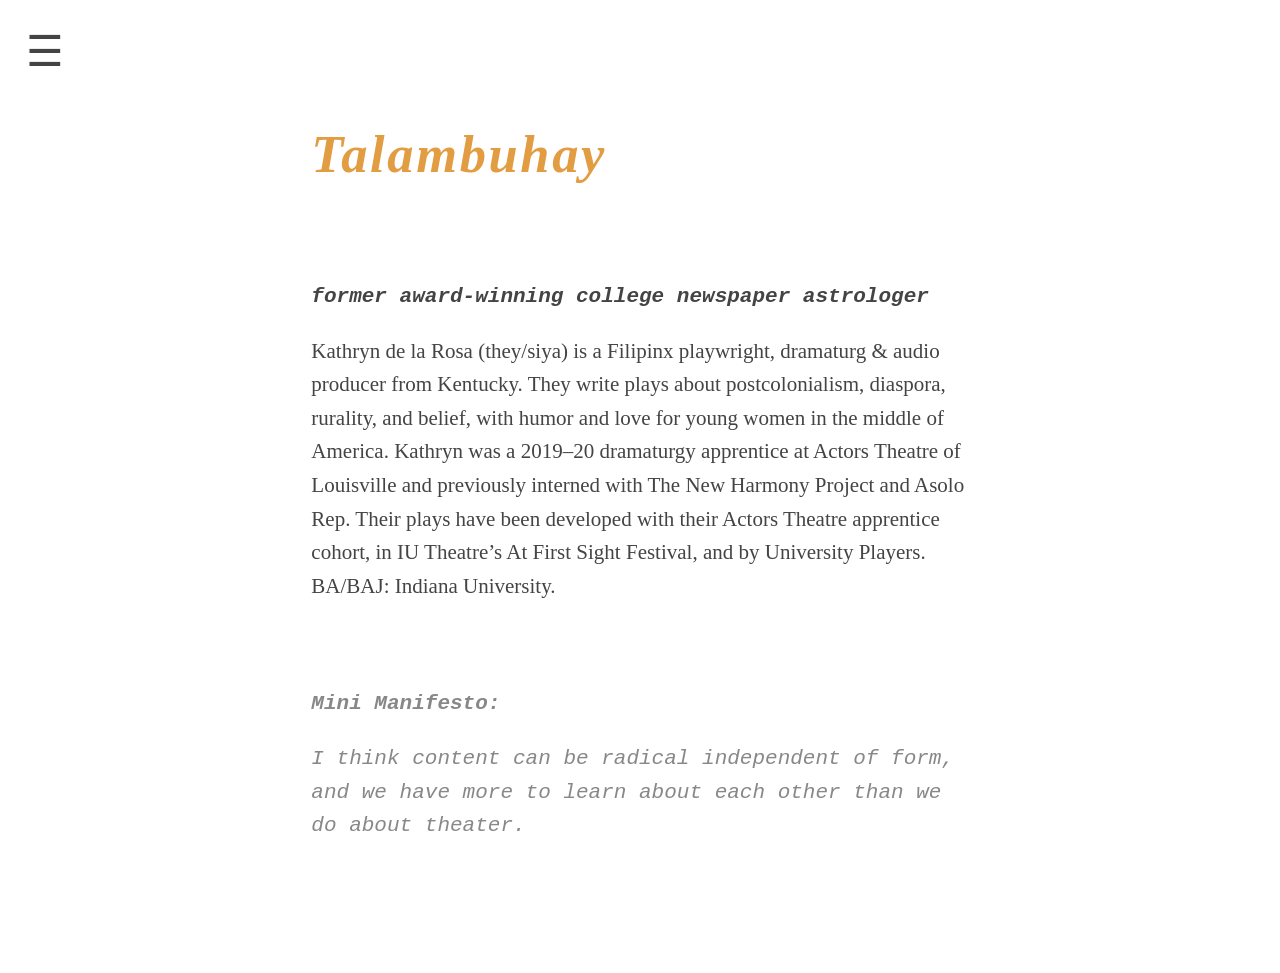
==== about.html @ 99af4f8f "yeah" ====
<!doctype html>
<html>
    <head>
        <meta charset="utf-8">
        <title>Kathryn de la Rosa</title>
        <meta http-equiv="X-UA-Compatible" content="IE=edge">
        <meta name="viewport" content="width=device-width, initial-scale=1.0">
        <meta name="description" content="Kathryn de la Rosa is a playwright, dramaturg & audio-digital producer.">
        <meta name="author" content="Kathryn de la Rosa">
        
        <!-- coded by kathryn de la rosa -->

        <link rel="stylesheet" href="main.css" type="text/css" />
        <link rel="stylesheet" href="mobile.css"  type="text/css" media="(max-width:33rem)"/>
        <link rel="icon" type="image/png" href="favicon.ico">
        <link href='soundcite.css' rel='stylesheet' type='text/css'><script type='text/javascript' src='https://cdn.knightlab.com/libs/soundcite/latest/js/soundcite.min.js'></script>
    </head>

<body>
     <!-- The overlay -->
    <div id="myNav" class="overlay">

        <!-- Button to close the overlay navigation -->
        <a href="javascript:void(0)" class="closebtn" onclick="closeNav()">&times;</a>
  
        <!-- Overlay content -->
        <div class="overlay-content">
            <a href="/about">👩🏻 About</a>
            <a href="/plays">🦄 Plays </a>
            <a href="/work">🧿 Work</a>
            <a href="/contact">💬 Contact</a>
        </div>
  
    </div>
  
  <!-- Use any element to open/show the overlay navigation menu -->
  <div id="openbtn" onclick="openNav()">&#9776;</div> 

    <div id="vessel">
    <h1 class="bronze">Talambuhay</h1>
    <h2>former award-winning college newspaper astrologer</h2>
    <p>Kathryn de la Rosa (they/siya) is a Filipinx playwright, dramaturg & audio producer from Kentucky. They write plays about postcolonialism, diaspora, rurality, and belief, with humor and love for young women in the middle of America. Kathryn was a 2019–20 dramaturgy apprentice at Actors Theatre of Louisville and previously interned with The New Harmony Project and Asolo Rep. Their plays have been developed with their Actors Theatre apprentice cohort, in IU Theatre’s At First Sight Festival, and by University Players. BA/BAJ: Indiana University.</p>

    <h2 class="tatlo">Mini Manifesto:</h2>
    <p class="sub">I think content can be radical independent of form, and we have more to learn about each other than we do about theater.</p>
    </div>
</body>

<script>
/* Open */
function openNav() {
  document.getElementById("myNav").style.display = "block";
}

/* Close */
function closeNav() {
  document.getElementById("myNav").style.display = "none";
} 
</script>

</html>
---- main.css ----
:root {
    --hwhite:#ffffff;
    --gray-1:#444444;
    --gray-2:#222222;
    --gray-3:#888888;
    --gray-4:#cccccc;
    --bronze:#e29c42;
    --copper:#d75d2e;
    --soil:#9f8068;
    --moss:#769e76;
  }

.isa {
    color:var(--gray-1);
}

.dalawa {
    color:var(--gray-2);
}

.tatlo {
    color:var(--gray-3);
}

.bronze {
    color:var(--bronze);
}

.soil {
    color:var(--soil);
}

.copper {
    color:var(--copper);
}

.moss {
    color:var(--moss);
}

body {
    background-color:var(--hwhite);
    color:var(--gray-1);
    font-family: 'Adobe Caslon Pro', serif;
    font-size: 21px;
    line-height:1.6;
    text-align:left;
    cursor:url("data:image/svg+xml;utf8,<svg xmlns='http://www.w3.org/2000/svg'  width='50' height='60' viewport='0 0 100 100' style='fill:black;font-size:30px;'><text y='50%'>🌽</text></svg>") 16 0,auto; /*!emojicursor.app*/
}

a:link, a:active, a:visited {
    color: inherit;
    text-decoration:none;
    border-bottom:.07em solid var(--gray-1);
}

a:hover {
    border-bottom:none;
    color:var(--gray-2);
}

#vessel {
    padding:2% 24% 8%;
}

#bayan {
    padding:2%;
    text-align:right;
}

h1 {
    font-family:'Larsseit';
    font-weight:700;
    font-size:2.5em;
    font-style:italic;
    letter-spacing:.05em;
    margin:1.5em 0 1em;
}

h2 {
    font-family:'IBM Plex Mono', monospace;
    font-weight:700;
    font-size:1em;
    font-style:italic;
    margin:4em 0 1em;
}

h3 {
    font-family:'IBM Plex Mono', monospace;
    font-weight:700;
    font-size:1em;
    margin:2em 0 1.5em;
}

.sub {
    font-family:'IBM Plex Mono', monospace;
    font-weight:400;
    font-style:italic;
    color:var(--gray-3);
    font-size:1em;
}

a.nav:link, a.nav:active, a.nav:visited {
    color: inherit;
    text-decoration:none;
    border:.07em solid var(--bg-text);
    border-radius:1em;
    padding:.2em .7em;
    margin:0 .25em 0 0;
    font-size:.9em;
}

a.nav:hover {
    background-color: var(--bg-text);
    color:var(--bg-color);
}

.overlay {
    height: 100%;
    width: 100%;
    display: none;
    position: fixed;
    z-index: 1;
    top: 0;
    left: 0;
    background-color:black;
    opacity:.9;
  }
  
  .overlay-content {
    position: relative;
    top: 25%;
    width: 100%;
    text-align: center;
    margin-top: 0em;
  }
  
  .overlay a {
    padding: 0.1em;
    text-decoration: none;
    font-family:'IBM Plex Mono', monospace;
    font-weight:300;
    font-size:1.5em;
    color:var(--gray-4);
    display: block;
    transition: 0.3s;
    border-bottom:none;
  }
  
  .overlay a:hover, .overlay a:focus {
    color:var(--gray-1);
  }
  
  .overlay .closebtn {
    position: absolute;
    top: 1%;
    right: 2%;
    font-size: 3em;
  }

  #openbtn {
      font-size:3em;
      font-family:'IBM Plex Mono', monospace;
      font-weight:300;
      font-size:2em;
      padding:1%;
      position:fixed;
      top:1%;
      left:1%;
  }
  
  @media screen and (max-height: 450px) {
    .overlay a {font-size: 20px}
    .overlay .closebtn {
    font-size: 40px;
    top: 15px;
    right: 35px;
    }
  }
---- mobile.css ----
body {
    font-size:24px;
    padding:3%;
}

h2 {
    font-size:1em;
}
---- soundcite.css ----
/* soundcite - v0.5.1 - 2017-07-10
 * Copyright (c) 2017 Tyler J. Fisher and Northwestern University Knight Lab
 */

/*PLAYER CHROME*/

@-webkit-keyframes spin {
	from { -webkit-transform: rotate(0deg); opacity: 0.4; }
	50%  { -webkit-transform: rotate(180deg); opacity: 1; }
	to   { -webkit-transform: rotate(360deg); opacity: 0.4; }
}

@-moz-keyframes spin {
	from { -moz-transform: rotate(0deg); opacity: 0.4; }
	50%  { -moz-transform: rotate(180deg); opacity: 1; }
	to   { -moz-transform: rotate(360deg); opacity: 0.4; }
}

@-ms-keyframes spin {
	from { -ms-transform: rotate(0deg); opacity: 0.4; }
	50%  { -ms-transform: rotate(180deg); opacity: 1; }
	to   { -ms-transform: rotate(360deg); opacity: 0.4; }
}

@-o-keyframes spin {
	from { -o-transform: rotate(0deg); opacity: 0.4; }
	50%  { -o-transform: rotate(180deg); opacity: 1; }
	to   { -o-transform: rotate(360deg); opacity: 0.4; }
}

@keyframes spin {
	from { transform: rotate(0deg); opacity: 0.2; }
	50%  { transform: rotate(180deg); opacity: 1; }
	to   { transform: rotate(360deg); opacity: 0.2; }
}

.soundcite {
    text-indent: 0em;
}

.soundcite-loaded {
    border-radius: 6px;
    padding: 0 5px 0 5px;
    display: inline-block;
}

.soundcite-loaded:before {
    display: inline-block;
    content: "";
    vertical-align: -10%;
    margin-right: 0.25em;
}

.soundcite-loading:before {
    margin-right: 0.5em;
    font-size: 0.9em;
    position: relative;
    top: -.05em;
    height: 0.75em;    
    width: 0.75em;
    border: 2px solid #000;
    border-right-color: transparent;
    border-radius: 50%;
    -webkit-animation: spin 1s linear infinite;
    -moz-animation: spin 1s linear infinite;
    -ms-animation: spin 1s linear infinite;
    -o-animation: spin 1s linear infinite;
    animation: spin 1s linear infinite;
}

.soundcite-play:before {
    font-size: 0.9em;
    position: relative;
    top: -.05em;
    border: 0.5em solid transparent;
    border-left: 0.75em solid black;
}

.soundcite-pause:before {
    font-size: 0.9em;
    position: relative;
    top: -.05em;
    height: 1em;
    border-left: .75em double black;
    border-right: .5em solid transparent;
}
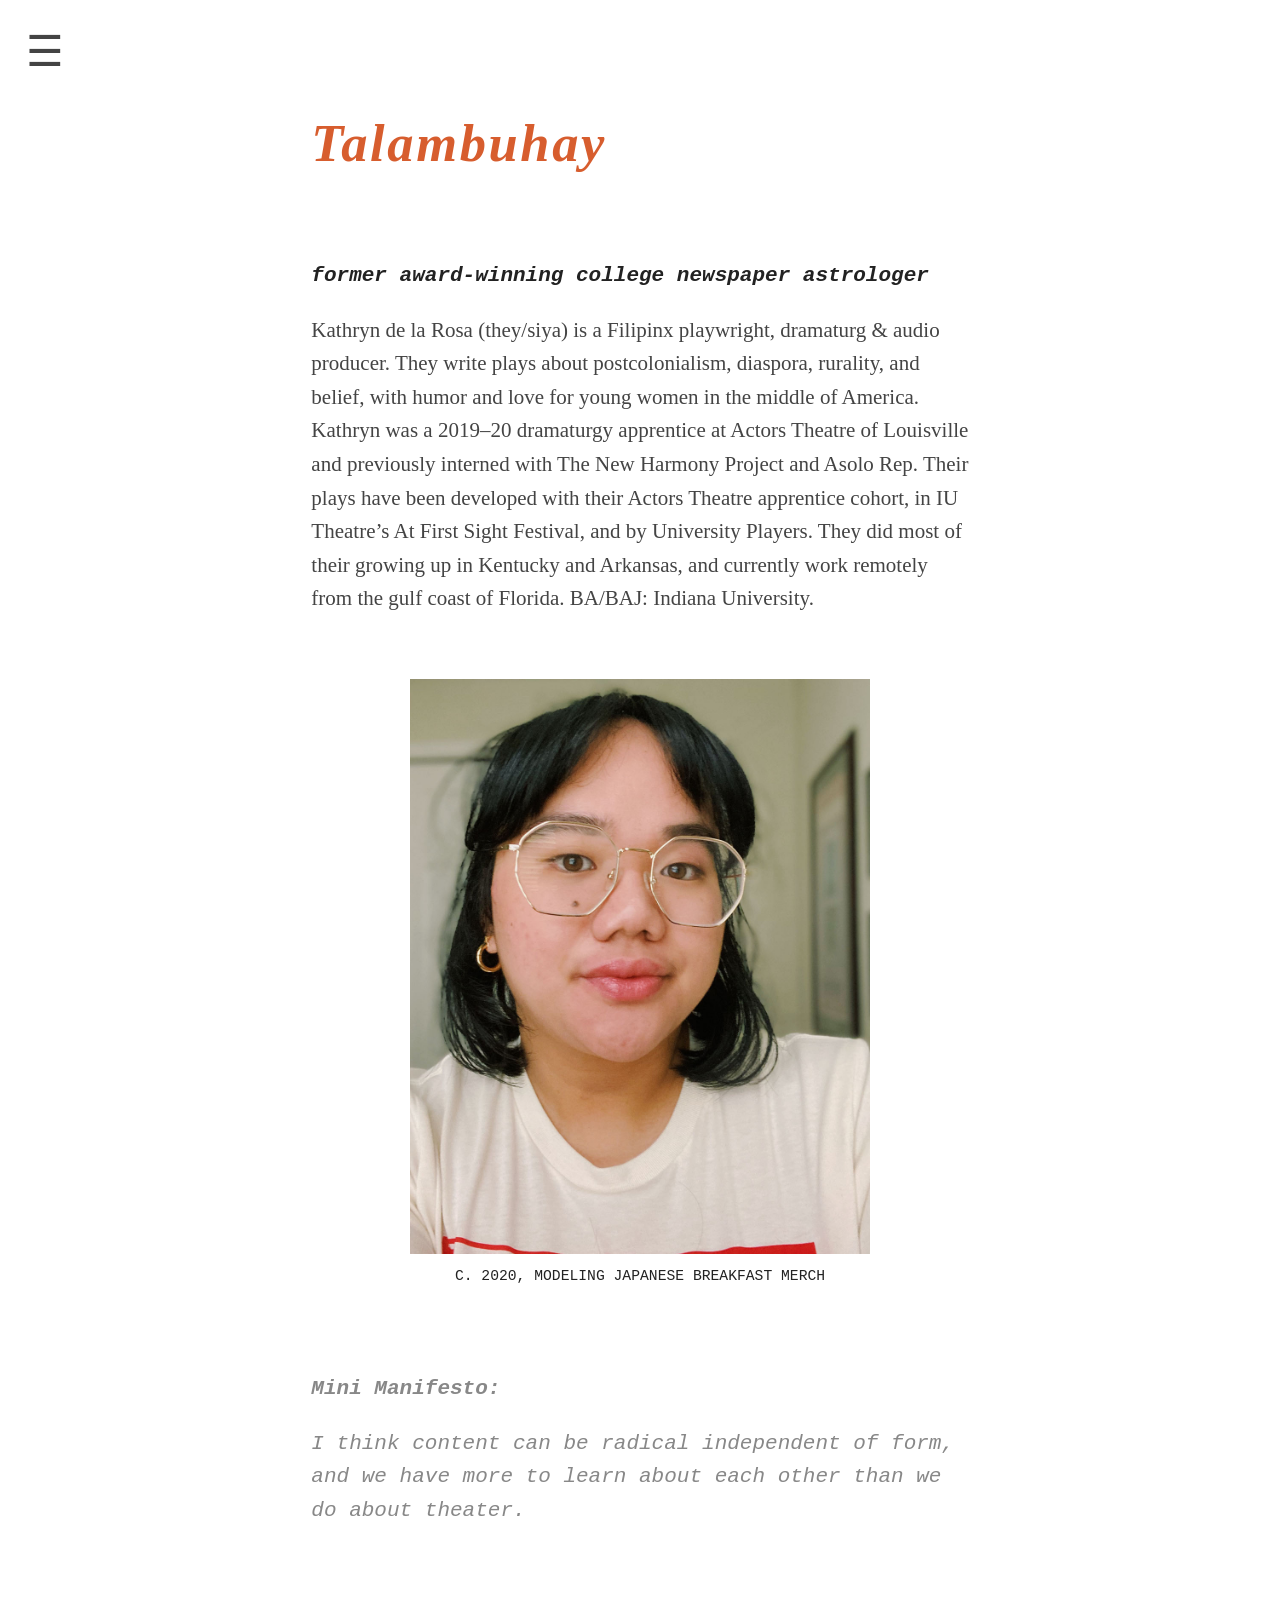
==== commit b3eefd31: "hello" ====
--- a/about.html
+++ b/about.html
@@ -2,7 +2,7 @@
 <html>
     <head>
         <meta charset="utf-8">
-        <title>Kathryn de la Rosa</title>
+        <title>About 👩🏻 Kathryn de la Rosa</title>
         <meta http-equiv="X-UA-Compatible" content="IE=edge">
         <meta name="viewport" content="width=device-width, initial-scale=1.0">
         <meta name="description" content="Kathryn de la Rosa is a playwright, dramaturg & audio-digital producer.">
@@ -36,13 +36,18 @@
   <!-- Use any element to open/show the overlay navigation menu -->
   <div id="openbtn" onclick="openNav()">&#9776;</div> 
 
-    <div id="vessel">
-    <h1 class="bronze">Talambuhay</h1>
-    <h2>former award-winning college newspaper astrologer</h2>
-    <p>Kathryn de la Rosa (they/siya) is a Filipinx playwright, dramaturg & audio producer from Kentucky. They write plays about postcolonialism, diaspora, rurality, and belief, with humor and love for young women in the middle of America. Kathryn was a 2019–20 dramaturgy apprentice at Actors Theatre of Louisville and previously interned with The New Harmony Project and Asolo Rep. Their plays have been developed with their Actors Theatre apprentice cohort, in IU Theatre’s At First Sight Festival, and by University Players. BA/BAJ: Indiana University.</p>
+  <div id="vessel">
+    <h1 class="copper">Talambuhay</h1>
+    <h2 class="dalawa">former award-winning college newspaper astrologer</h2>
+    <p>Kathryn de la Rosa (they/siya) is a Filipinx playwright, dramaturg & audio producer. They write plays about postcolonialism, diaspora, rurality, and belief, with humor and love for young women in the middle of America. Kathryn was a 2019–20 dramaturgy apprentice at Actors Theatre of Louisville and previously interned with The New Harmony Project and Asolo Rep. Their plays have been developed with their Actors Theatre apprentice cohort, in IU Theatre’s At First Sight Festival, and by University Players. They did most of their growing up in Kentucky and Arkansas, and currently work remotely from the gulf coast of Florida. BA/BAJ: Indiana University.</p>
+    
+    <figure>
+      <img src="/media/portraitmode.JPG" width="100%">
+      <figcaption>c. 2020, modeling Japanese Breakfast merch</figcaption>
+    </figure>
 
     <h2 class="tatlo">Mini Manifesto:</h2>
-    <p class="sub">I think content can be radical independent of form, and we have more to learn about each other than we do about theater.</p>
+    <p class="sub"><em>I think content can be radical independent of form, and we have more to learn about each other than we do about theater.</em></p>
     </div>
 </body>
 
--- a/main.css
+++ b/main.css
@@ -6,8 +6,8 @@
     --gray-4:#cccccc;
     --bronze:#e29c42;
     --copper:#d75d2e;
-    --soil:#9f8068;
     --moss:#769e76;
+    --berry:#77475d;
   }
 
 .isa {
@@ -26,16 +26,16 @@
     color:var(--bronze);
 }
 
-.soil {
-    color:var(--soil);
-}
-
 .copper {
     color:var(--copper);
 }
 
 .moss {
     color:var(--moss);
+}
+
+.berry {
+    color:var(--berry);
 }
 
 body {
@@ -64,8 +64,29 @@
 }
 
 #bayan {
-    padding:2%;
-    text-align:right;
+    padding:3% 6%;
+    height:100%;
+    font-size:18px;
+}
+
+td {
+    width:40%;
+    vertical-align: bottom;
+    padding:0 3%;
+}
+
+figure {
+    width:70%;
+    text-align:center;
+    margin:3em auto;
+}
+
+figcaption {
+    font-family:'IBM Plex Mono', monospace;
+    font-weight:400;
+    color:var(--gray-2);
+    font-size:.7em;
+    text-transform:uppercase;
 }
 
 h1 {
@@ -75,6 +96,7 @@
     font-style:italic;
     letter-spacing:.05em;
     margin:1.5em 0 1em;
+    line-height:1.2;
 }
 
 h2 {
@@ -92,10 +114,28 @@
     margin:2em 0 1.5em;
 }
 
+h4 {
+    font-family:'IBM Plex Mono', monospace;
+    font-weight:400;
+    color:var(--gray-2);
+    font-size:1em;
+    text-transform:uppercase;
+    margin-top:-1.5em;
+}
+
+h5 {
+    font-weight:400;
+    font-size:5em;
+    margin:0;
+    line-height:1.1;
+    background: -webkit-linear-gradient(bottom left, #2eb6c4, #721657);
+    -webkit-background-clip: text;
+    -webkit-text-fill-color: transparent;
+}
+
 .sub {
     font-family:'IBM Plex Mono', monospace;
     font-weight:400;
-    font-style:italic;
     color:var(--gray-3);
     font-size:1em;
 }
--- a/mobile.css
+++ b/mobile.css
@@ -1,8 +1,17 @@
 body {
-    font-size:24px;
-    padding:3%;
+    font-size:18px;
 }
 
-h2 {
-    font-size:1em;
+#vessel {
+    padding:1%;
+}
+
+#bayan {
+    padding:1%;
+}
+
+td {
+    display:block;
+    width:100%;
+    padding:2% 0;
 }
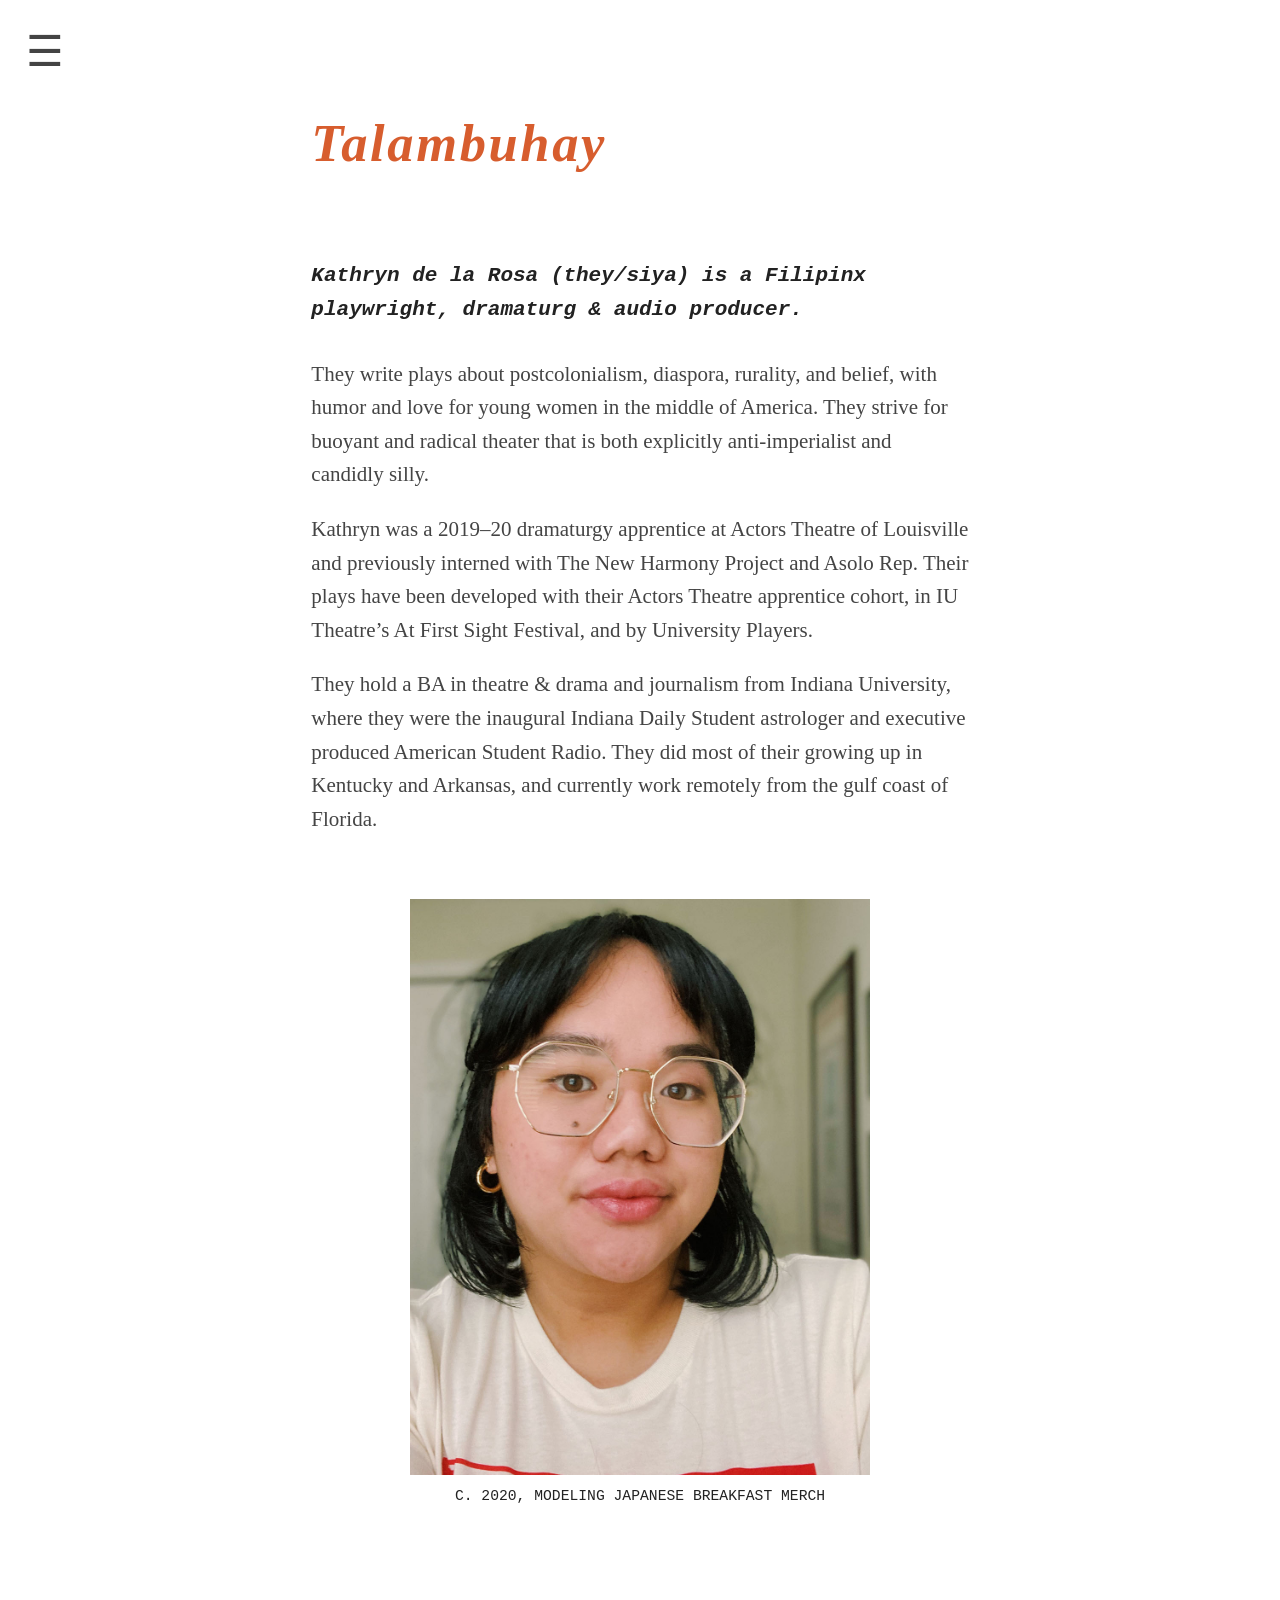
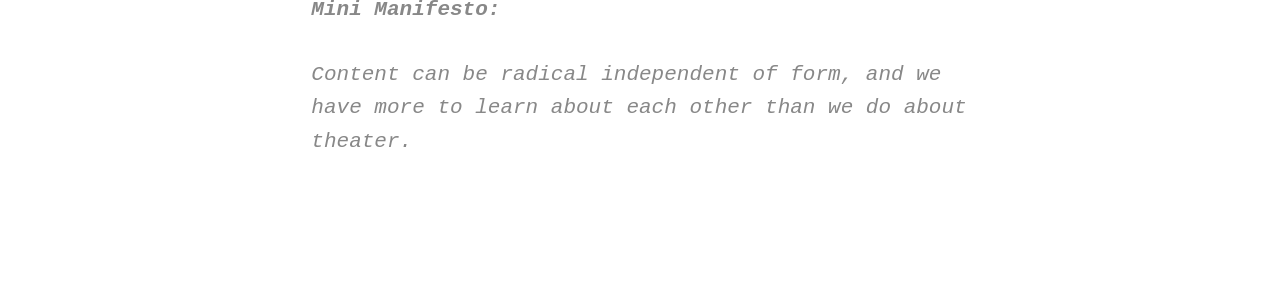
==== commit 550ba15f: "my tears ricochet" ====
--- a/about.html
+++ b/about.html
@@ -38,8 +38,10 @@
 
   <div id="vessel">
     <h1 class="copper">Talambuhay</h1>
-    <h2 class="dalawa">former award-winning college newspaper astrologer</h2>
-    <p>Kathryn de la Rosa (they/siya) is a Filipinx playwright, dramaturg & audio producer. They write plays about postcolonialism, diaspora, rurality, and belief, with humor and love for young women in the middle of America. Kathryn was a 2019–20 dramaturgy apprentice at Actors Theatre of Louisville and previously interned with The New Harmony Project and Asolo Rep. Their plays have been developed with their Actors Theatre apprentice cohort, in IU Theatre’s At First Sight Festival, and by University Players. They did most of their growing up in Kentucky and Arkansas, and currently work remotely from the gulf coast of Florida. BA/BAJ: Indiana University.</p>
+    <h2 class="dalawa">Kathryn de la Rosa (they/siya) is a Filipinx playwright, dramaturg & audio producer.</h2>
+    <p>They write plays about postcolonialism, diaspora, rurality, and belief, with humor and love for young women in the middle of America. They strive for buoyant and radical theater that is both explicitly anti-imperialist and candidly silly.</p>
+    <p>Kathryn was a 2019–20 dramaturgy apprentice at Actors Theatre of Louisville and previously interned with The New Harmony Project and Asolo Rep. Their plays have been developed with their Actors Theatre apprentice cohort, in IU Theatre’s At First Sight Festival, and by University Players.
+    <p>They hold a BA in theatre & drama and journalism from Indiana University, where they were the inaugural Indiana Daily Student astrologer and executive produced American Student Radio. They did most of their growing up in Kentucky and Arkansas, and currently work remotely from the gulf coast of Florida.</p>
     
     <figure>
       <img src="/media/portraitmode.JPG" width="100%">
@@ -47,7 +49,7 @@
     </figure>
 
     <h2 class="tatlo">Mini Manifesto:</h2>
-    <p class="sub"><em>I think content can be radical independent of form, and we have more to learn about each other than we do about theater.</em></p>
+    <p class="sub"><em>Content can be radical independent of form, and we have more to learn about each other than we do about theater.</em></p>
     </div>
 </body>
 
--- a/main.css
+++ b/main.css
@@ -104,14 +104,14 @@
     font-weight:700;
     font-size:1em;
     font-style:italic;
-    margin:4em 0 1em;
+    margin:4em 0 1.5em;
 }
 
 h3 {
     font-family:'IBM Plex Mono', monospace;
     font-weight:700;
     font-size:1em;
-    margin:2em 0 1.5em;
+    margin:2.5em 0 1.5em;
 }
 
 h4 {
@@ -124,13 +124,12 @@
 }
 
 h5 {
-    font-weight:400;
-    font-size:5em;
-    margin:0;
-    line-height:1.1;
-    background: -webkit-linear-gradient(bottom left, #2eb6c4, #721657);
-    -webkit-background-clip: text;
-    -webkit-text-fill-color: transparent;
+    font-family:'IBM Plex Mono', monospace;
+    font-weight:400;
+    color:var(--gray-3);
+    font-size:.8em;
+    font-style:italic;
+    margin:-1.5em 0 1.5em;
 }
 
 .sub {
@@ -179,7 +178,7 @@
     padding: 0.1em;
     text-decoration: none;
     font-family:'IBM Plex Mono', monospace;
-    font-weight:300;
+    font-weight:400;
     font-size:1.5em;
     color:var(--gray-4);
     display: block;
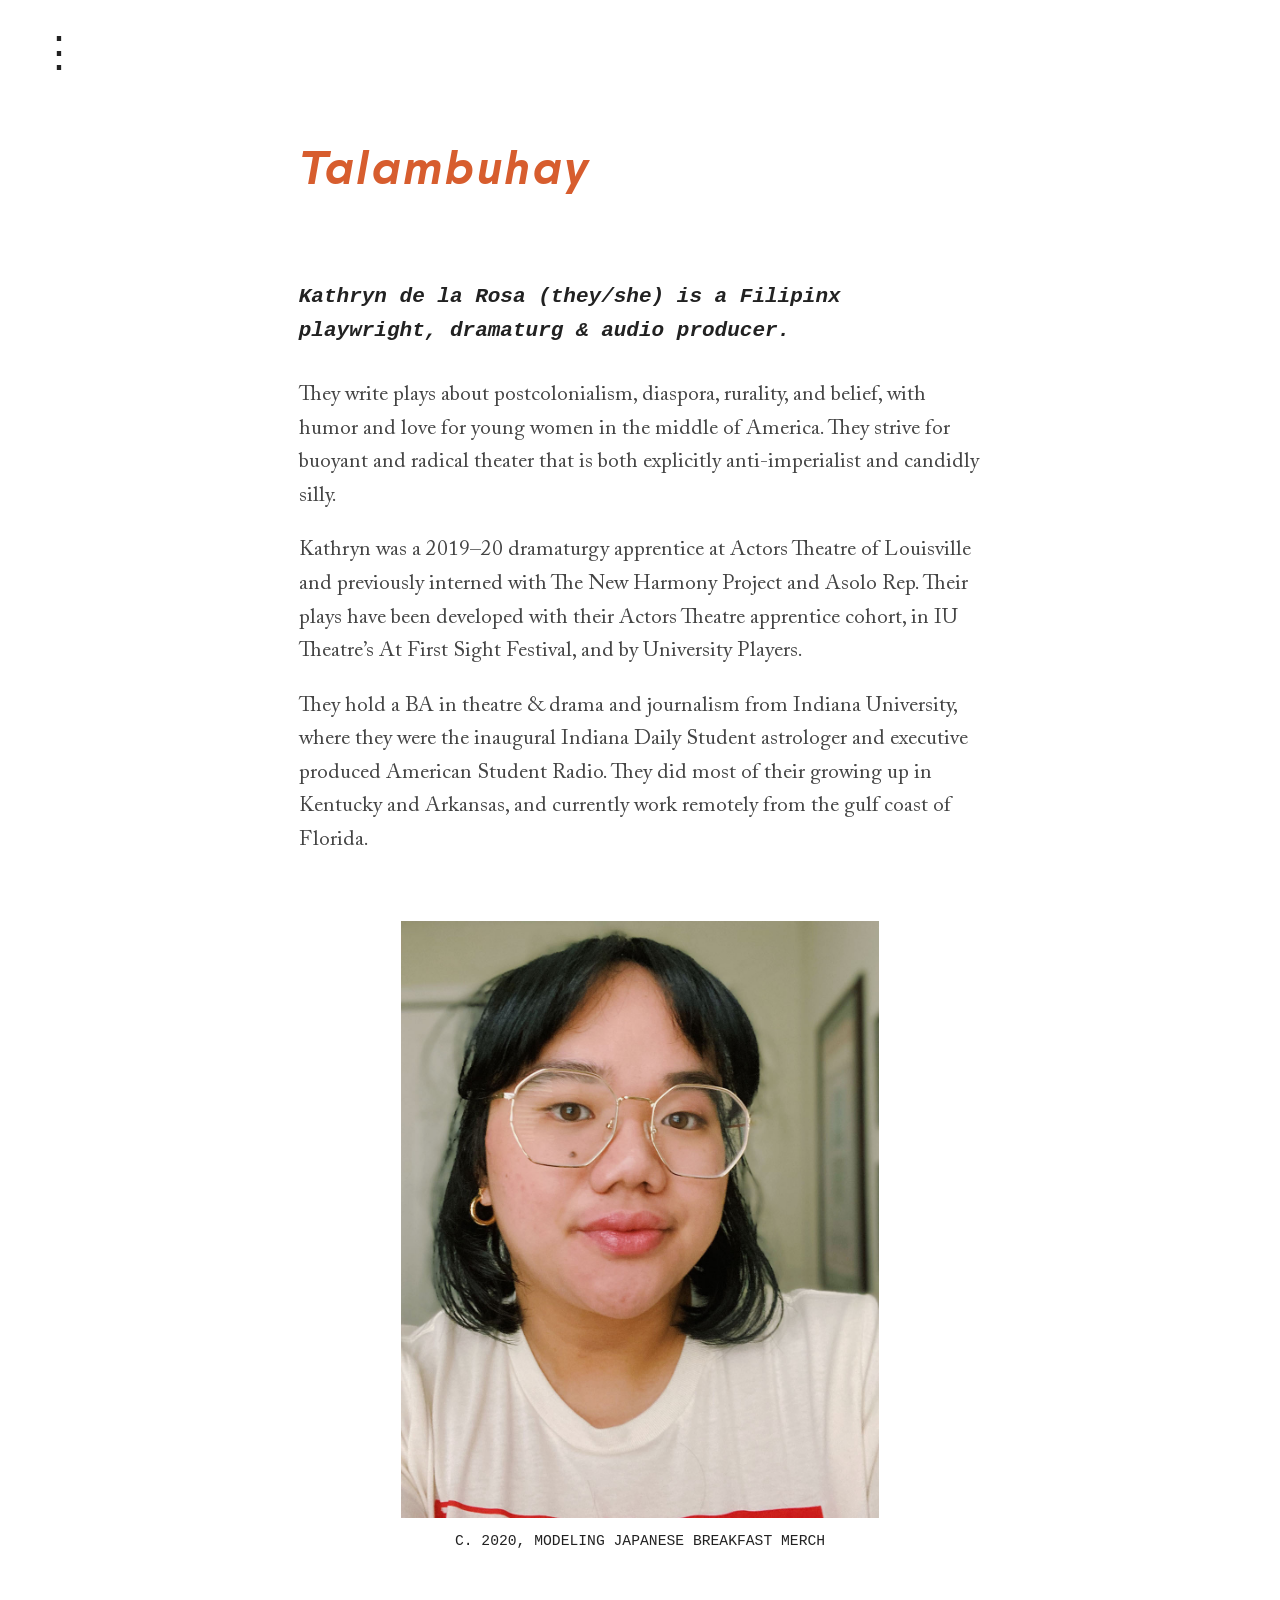
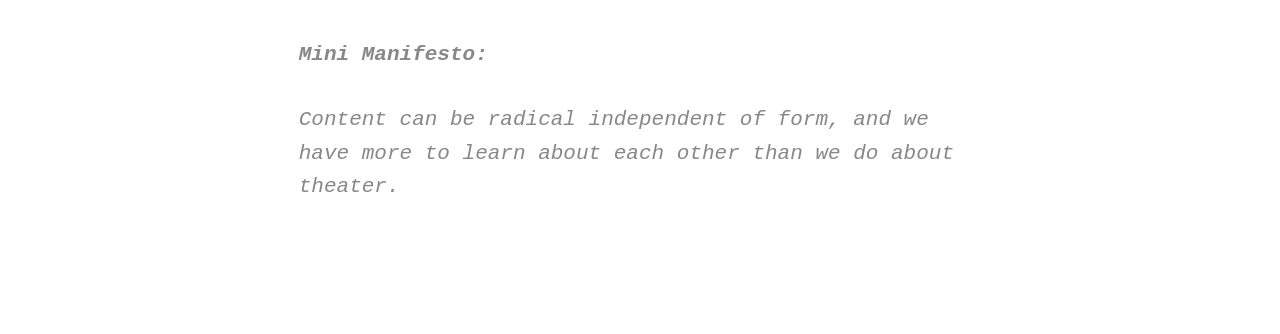
==== commit aa61526c: "stolen lullabies" ====
--- a/about.html
+++ b/about.html
@@ -34,11 +34,11 @@
     </div>
   
   <!-- Use any element to open/show the overlay navigation menu -->
-  <div id="openbtn" onclick="openNav()">&#9776;</div> 
+  <div id="openbtn" onclick="openNav()">&#8942;</div> 
 
   <div id="vessel">
     <h1 class="copper">Talambuhay</h1>
-    <h2 class="dalawa">Kathryn de la Rosa (they/siya) is a Filipinx playwright, dramaturg & audio producer.</h2>
+    <h2 class="dalawa">Kathryn de la Rosa (they/she) is a Filipinx playwright, dramaturg & audio producer.</h2>
     <p>They write plays about postcolonialism, diaspora, rurality, and belief, with humor and love for young women in the middle of America. They strive for buoyant and radical theater that is both explicitly anti-imperialist and candidly silly.</p>
     <p>Kathryn was a 2019–20 dramaturgy apprentice at Actors Theatre of Louisville and previously interned with The New Harmony Project and Asolo Rep. Their plays have been developed with their Actors Theatre apprentice cohort, in IU Theatre’s At First Sight Festival, and by University Players.
     <p>They hold a BA in theatre & drama and journalism from Indiana University, where they were the inaugural Indiana Daily Student astrologer and executive produced American Student Radio. They did most of their growing up in Kentucky and Arkansas, and currently work remotely from the gulf coast of Florida.</p>
--- a/main.css
+++ b/main.css
@@ -1,3 +1,32 @@
+@font-face {
+    font-family: 'Larsseit';
+    src: url('/fonts/Larsseit-BoldItalic.woff2') format('woff2'),
+        url('/fonts/Larsseit-BoldItalic.woff') format('woff');
+    font-weight: bold;
+    font-style: italic;
+    font-display: swap;
+}
+
+@font-face {
+    font-family: 'Adobe Caslon Pro';
+    src: url('/fonts/ACaslonPro-Regular.woff2') format('woff2'),
+        url('/fonts/ACaslonPro-Regular.woff') format('woff');
+    font-weight: normal;
+    font-style: normal;
+    font-display: swap;
+}
+
+@font-face {
+    font-family: 'Adobe Caslon Pro';
+    src: url('/fonts/ACaslonPro-Italic.woff2') format('woff2'),
+        url('/fonts/ACaslonPro-Italic.woff') format('woff');
+    font-weight: normal;
+    font-style: italic;
+    font-display: swap;
+}
+
+@import url('https://fonts.googleapis.com/css2?family=IBM+Plex+Mono:ital,wght@0,400;0,600;1,400;1,600&display=swap');
+
 :root {
     --hwhite:#ffffff;
     --gray-1:#444444;
@@ -60,13 +89,12 @@
 }
 
 #vessel {
-    padding:2% 24% 8%;
+    padding:2% 23% 8%;
 }
 
 #bayan {
     padding:3% 6%;
     height:100%;
-    font-size:18px;
 }
 
 td {
@@ -87,21 +115,22 @@
     color:var(--gray-2);
     font-size:.7em;
     text-transform:uppercase;
+    margin-bottom:1em;
 }
 
 h1 {
     font-family:'Larsseit';
     font-weight:700;
-    font-size:2.5em;
+    font-size:2.25em;
     font-style:italic;
     letter-spacing:.05em;
-    margin:1.5em 0 1em;
+    margin:2.25em 0 1em;
     line-height:1.2;
 }
 
 h2 {
     font-family:'IBM Plex Mono', monospace;
-    font-weight:700;
+    font-weight:600;
     font-size:1em;
     font-style:italic;
     margin:4em 0 1.5em;
@@ -109,7 +138,7 @@
 
 h3 {
     font-family:'IBM Plex Mono', monospace;
-    font-weight:700;
+    font-weight:600;
     font-size:1em;
     margin:2.5em 0 1.5em;
 }
@@ -120,7 +149,7 @@
     color:var(--gray-2);
     font-size:1em;
     text-transform:uppercase;
-    margin-top:-1.5em;
+    margin:-1.5em 0 2em;
 }
 
 h5 {
@@ -200,12 +229,17 @@
   #openbtn {
       font-size:3em;
       font-family:'IBM Plex Mono', monospace;
-      font-weight:300;
+      font-weight:400;
       font-size:2em;
-      padding:1%;
+      padding:1% 2%;
       position:fixed;
       top:1%;
       left:1%;
+      color:var(--gray-2);
+  }
+
+  #openbtn:hover {
+      color:var(--gray-3);
   }
   
   @media screen and (max-height: 450px) {
--- a/mobile.css
+++ b/mobile.css
@@ -14,4 +14,12 @@
     display:block;
     width:100%;
     padding:2% 0;
-}+}
+
+figure {
+    width: 100%;
+}
+
+#openbtn {
+    padding:0% 4%;
+}
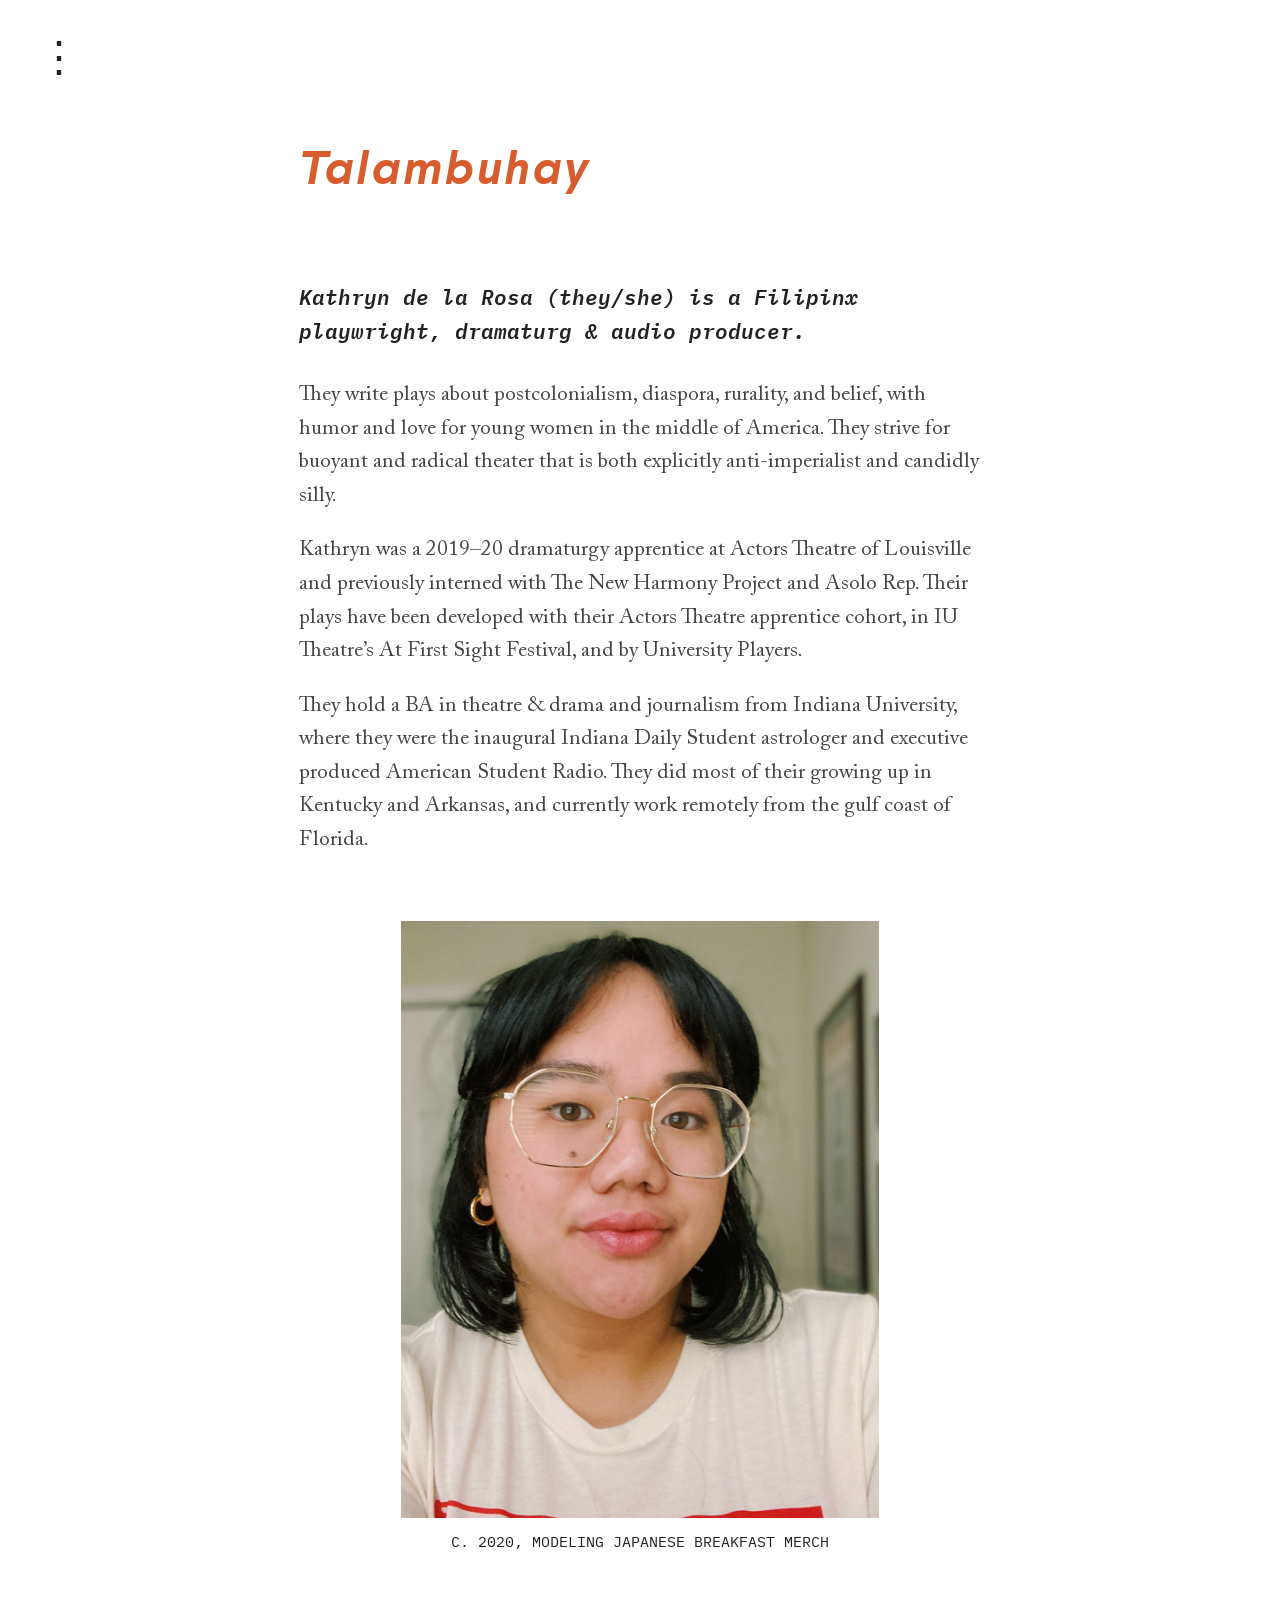
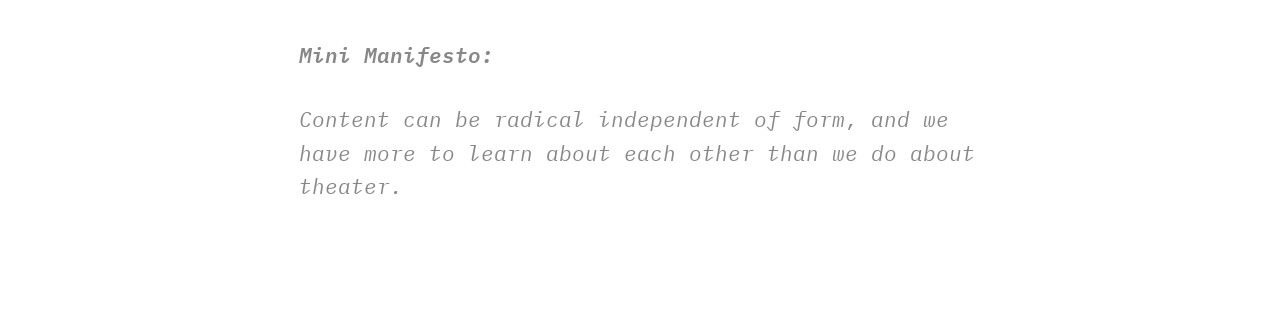
==== commit d5e90a31: "foiled by google font" ====
--- a/about.html
+++ b/about.html
@@ -13,6 +13,8 @@
         <link rel="stylesheet" href="main.css" type="text/css" />
         <link rel="stylesheet" href="mobile.css"  type="text/css" media="(max-width:33rem)"/>
         <link rel="icon" type="image/png" href="favicon.ico">
+        <link rel="preconnect" href="https://fonts.gstatic.com">
+        <link href="https://fonts.googleapis.com/css2?family=IBM+Plex+Mono:ital,wght@0,400;0,600;1,400;1,600&display=swap" rel="stylesheet"> 
         <link href='soundcite.css' rel='stylesheet' type='text/css'><script type='text/javascript' src='https://cdn.knightlab.com/libs/soundcite/latest/js/soundcite.min.js'></script>
     </head>
 
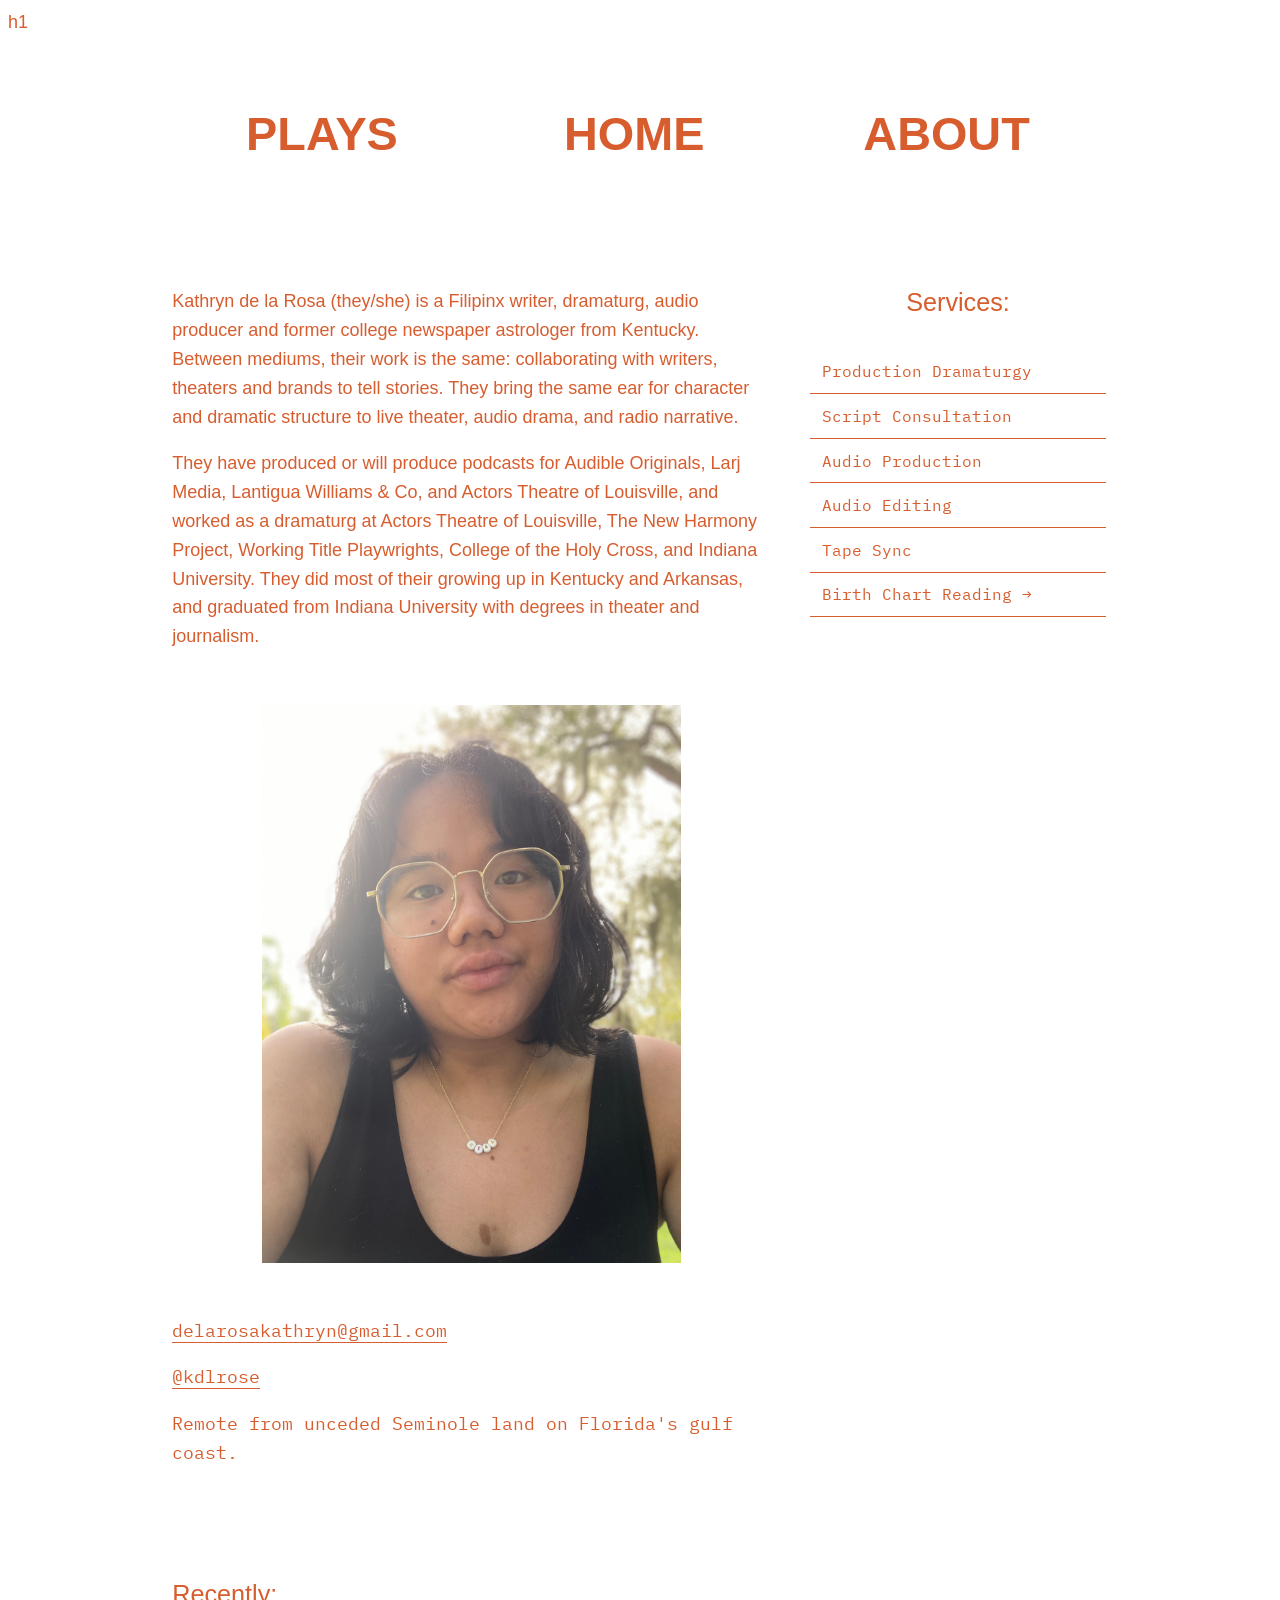
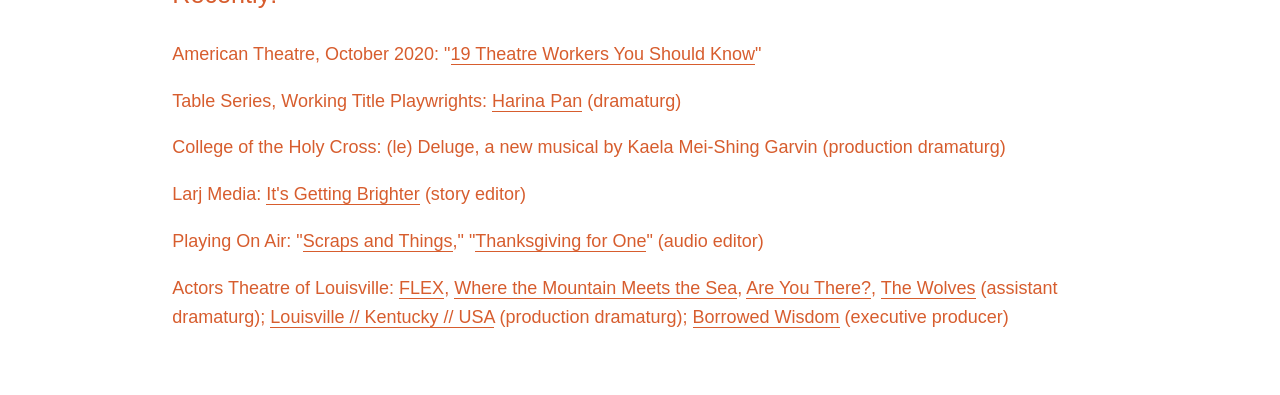
==== commit 1e59ac2c: "um" ====
--- a/about.html
+++ b/about.html
@@ -1,8 +1,8 @@
-<!doctype html>
+h1<!doctype html>
 <html>
     <head>
         <meta charset="utf-8">
-        <title>About 👩🏻 Kathryn de la Rosa</title>
+        <title>Kathryn de la Rosa</title>
         <meta http-equiv="X-UA-Compatible" content="IE=edge">
         <meta name="viewport" content="width=device-width, initial-scale=1.0">
         <meta name="description" content="Kathryn de la Rosa is a playwright, dramaturg & audio-digital producer.">
@@ -19,52 +19,69 @@
     </head>
 
 <body>
-     <!-- The overlay -->
-    <div id="myNav" class="overlay">
 
-        <!-- Button to close the overlay navigation -->
-        <a href="javascript:void(0)" class="closebtn" onclick="closeNav()">&times;</a>
-  
-        <!-- Overlay content -->
-        <div class="overlay-content">
-            <a href="/about">👩🏻 About</a>
-            <a href="/plays">🦄 Plays </a>
-            <a href="/work">🧿 Work</a>
-            <a href="/contact">💬 Contact</a>
-        </div>
-  
-    </div>
-  
-  <!-- Use any element to open/show the overlay navigation menu -->
-  <div id="openbtn" onclick="openNav()">&#8942;</div> 
+  <div id="tete">
+    <a href="/plays" class="nav">Plays</a>
+    <a href="/" class="nav">Home</a>
+    <a href="/about" class="nav">About</a>
+  </div>
+     
+  <div class="brick">
+    <div class="kaliwa">
+    <p>
+      Kathryn de la Rosa (they/she) is a Filipinx writer, dramaturg, audio producer and former college newspaper astrologer from Kentucky. Between mediums, their work is the same: collaborating with writers, theaters and brands to tell stories. They bring the same ear for character and dramatic structure to live theater, audio drama, and radio narrative.
+    </p>
+    <p>
+      They have produced or will produce podcasts for Audible Originals, Larj Media, Lantigua Williams & Co, and Actors Theatre of Louisville, and worked as a dramaturg at Actors Theatre of Louisville, The New Harmony Project, Working Title Playwrights, College of the Holy Cross, and Indiana University. They did most of their growing up in Kentucky and Arkansas, and graduated from Indiana University with degrees in theater and journalism.</p>
+    <figure>
+      <img src="media/headshotsun.jpeg">
+      </figure>
+      <p class="mono"><a href="mailto:delarosakathryn@gmail.com" target="_blank">delarosakathryn@gmail.com</a></p>
+      <p class="mono"><a href="https://twitter.com/kdlrose" target="_blank">@kdlrose</a></p>
+      <p class="mono">Remote from unceded Seminole land on Florida's gulf coast.</p> 
+  </div>
 
-  <div id="vessel">
-    <h1 class="copper">Talambuhay</h1>
-    <h2 class="dalawa">Kathryn de la Rosa (they/she) is a Filipinx playwright, dramaturg & audio producer.</h2>
-    <p>They write plays about postcolonialism, diaspora, rurality, and belief, with humor and love for young women in the middle of America. They strive for buoyant and radical theater that is both explicitly anti-imperialist and candidly silly.</p>
-    <p>Kathryn was a 2019–20 dramaturgy apprentice at Actors Theatre of Louisville and previously interned with The New Harmony Project and Asolo Rep. Their plays have been developed with their Actors Theatre apprentice cohort, in IU Theatre’s At First Sight Festival, and by University Players.
-    <p>They hold a BA in theatre & drama and journalism from Indiana University, where they were the inaugural Indiana Daily Student astrologer and executive produced American Student Radio. They did most of their growing up in Kentucky and Arkansas, and currently work remotely from the gulf coast of Florida.</p>
-    
-    <figure>
-      <img src="/media/portraitmode.JPG" width="100%">
-      <figcaption>c. 2020, modeling Japanese Breakfast merch</figcaption>
-    </figure>
+  <div class="kanan">
+    <h2>Services:</h2>
+    <table>
+      <tr>
+        <td class="services">Production Dramaturgy</td>
+        <td class="services">Script Consultation</td>
+        <td class="services">Audio Production</td>
+        <td class="services">Audio Editing</td>
+        <td class="services">Tape Sync</td>
+        <td class="services"><a href="https://tinyurl.com/kdlrastro" target="_blank">Birth Chart Reading &rarr;</a></td>
+      </tr>
+    </table>
+  </div>
+  </div>
 
-    <h2 class="tatlo">Mini Manifesto:</h2>
-    <p class="sub"><em>Content can be radical independent of form, and we have more to learn about each other than we do about theater.</em></p>
-    </div>
+  <div class="brick">
+    <h2>Recently:</h2>
+    <p>
+      American Theatre, October 2020: "<a href="https://www.americantheatre.org/2020/09/23/19-theatre-workers-you-should-know/" target="_blank">19 Theatre Workers You Should Know</a>"
+    </p>
+
+    <p>
+      Table Series, Working Title Playwrights: <a href="" target="_blank">Harina Pan</a> (dramaturg)
+    </p>
+
+    <p>
+      College of the Holy Cross: (le) Deluge, a new musical by Kaela Mei-Shing Garvin (production dramaturg)
+    </p>
+
+    <p>
+      Larj Media: <a href="" target="_blank">It's Getting Brighter</a> (story editor)
+    </p>
+
+    <p>
+      Playing On Air: "<a href="" target="_blank">Scraps and Things</a>," "<a href="" target="_blank">Thanksgiving for One</a>" (audio editor)
+    </p>
+
+    <p>
+      Actors Theatre of Louisville: <a href="" target="_blank">FLEX</a>, <a href="" target="_blank">Where the Mountain Meets the Sea</a>, <a href="" target="_blank">Are You There?</a>, <a href="" target="_blank">The Wolves</a> (assistant dramaturg); <a href="" target="_blank">Louisville // Kentucky // USA</a> (production dramaturg); <a href="" target="_blank">Borrowed Wisdom</a> (executive producer)
+    </p>
+  </div>
 </body>
 
-<script>
-/* Open */
-function openNav() {
-  document.getElementById("myNav").style.display = "block";
-}
-
-/* Close */
-function closeNav() {
-  document.getElementById("myNav").style.display = "none";
-} 
-</script>
-
 </html>
--- a/main.css
+++ b/main.css
@@ -1,77 +1,14 @@
-@font-face {
-    font-family: 'Larsseit';
-    src: url('/fonts/Larsseit-BoldItalic.woff2') format('woff2'),
-        url('/fonts/Larsseit-BoldItalic.woff') format('woff');
-    font-weight: bold;
-    font-style: italic;
-    font-display: swap;
-}
-
-@font-face {
-    font-family: 'Adobe Caslon Pro';
-    src: url('/fonts/ACaslonPro-Regular.woff2') format('woff2'),
-        url('/fonts/ACaslonPro-Regular.woff') format('woff');
-    font-weight: normal;
-    font-style: normal;
-    font-display: swap;
-}
-
-@font-face {
-    font-family: 'Adobe Caslon Pro';
-    src: url('/fonts/ACaslonPro-Italic.woff2') format('woff2'),
-        url('/fonts/ACaslonPro-Italic.woff') format('woff');
-    font-weight: normal;
-    font-style: italic;
-    font-display: swap;
-}
-
-@import url('https://fonts.googleapis.com/css2?family=IBM+Plex+Mono:ital,wght@0,400;0,600;1,400;1,600&display=swap');
-
 :root {
-    --hwhite:#ffffff;
-    --gray-1:#444444;
-    --gray-2:#222222;
-    --gray-3:#888888;
-    --gray-4:#cccccc;
-    --bronze:#e29c42;
-    --copper:#d75d2e;
-    --moss:#769e76;
-    --berry:#77475d;
+    --bg:#fff;
+    --txt:#d75d2e;
+    --hov:#000;
   }
 
-.isa {
-    color:var(--gray-1);
-}
-
-.dalawa {
-    color:var(--gray-2);
-}
-
-.tatlo {
-    color:var(--gray-3);
-}
-
-.bronze {
-    color:var(--bronze);
-}
-
-.copper {
-    color:var(--copper);
-}
-
-.moss {
-    color:var(--moss);
-}
-
-.berry {
-    color:var(--berry);
-}
-
 body {
-    background-color:var(--hwhite);
-    color:var(--gray-1);
-    font-family: 'Adobe Caslon Pro', serif;
-    font-size: 21px;
+    background-color:var(--bg);
+    color:var(--txt);
+    font-family: 'Inter', sans-serif;
+    font-size: 18px;
     line-height:1.6;
     text-align:left;
     cursor:url("data:image/svg+xml;utf8,<svg xmlns='http://www.w3.org/2000/svg'  width='50' height='60' viewport='0 0 100 100' style='fill:black;font-size:30px;'><text y='50%'>🌽</text></svg>") 16 0,auto; /*!emojicursor.app*/
@@ -80,33 +17,41 @@
 a:link, a:active, a:visited {
     color: inherit;
     text-decoration:none;
-    border-bottom:.07em solid var(--gray-1);
+    border-bottom:.05em solid var(--txt);
 }
 
 a:hover {
     border-bottom:none;
-    color:var(--gray-2);
+    color:var(--hov);
 }
 
-#vessel {
-    padding:2% 23% 8%;
+h1 {
+    font-weight:500;
+    font-size:6em;
+    line-height:1;
 }
 
-#bayan {
-    padding:3% 6%;
-    height:100%;
+h2 {
+    font-weight:normal;
+    margin:.5em 0 1em;
+    font-size:1.4em;
+    font-family:'Inter', sans-serif;
 }
 
-td {
-    width:40%;
-    vertical-align: bottom;
-    padding:0 3%;
+h3 {
+    text-transform:uppercase;
+    font-weight:bold;
+    margin:0 0 1em;
 }
 
 figure {
+    margin:3em auto;
+    text-align:center;
     width:70%;
-    text-align:center;
-    margin:3em auto;
+}
+
+figure img {
+    width:100%;
 }
 
 figcaption {
@@ -118,135 +63,127 @@
     margin-bottom:1em;
 }
 
-h1 {
-    font-family:'Larsseit';
-    font-weight:700;
-    font-size:2.25em;
-    font-style:italic;
-    letter-spacing:.05em;
-    margin:2.25em 0 1em;
-    line-height:1.2;
-}
-
-h2 {
-    font-family:'IBM Plex Mono', monospace;
-    font-weight:600;
-    font-size:1em;
-    font-style:italic;
-    margin:4em 0 1.5em;
-}
-
-h3 {
-    font-family:'IBM Plex Mono', monospace;
-    font-weight:600;
-    font-size:1em;
-    margin:2.5em 0 1.5em;
-}
-
-h4 {
-    font-family:'IBM Plex Mono', monospace;
-    font-weight:400;
-    color:var(--gray-2);
-    font-size:1em;
-    text-transform:uppercase;
-    margin:-1.5em 0 2em;
-}
-
-h5 {
-    font-family:'IBM Plex Mono', monospace;
-    font-weight:400;
-    color:var(--gray-3);
-    font-size:.8em;
-    font-style:italic;
-    margin:-1.5em 0 1.5em;
-}
-
-.sub {
-    font-family:'IBM Plex Mono', monospace;
-    font-weight:400;
-    color:var(--gray-3);
-    font-size:1em;
+#tete {
+    margin:4% 13%;
+    width:74%;
+    display:inline-block;
+    clear:both;
+    font-size:2.6em;
 }
 
 a.nav:link, a.nav:active, a.nav:visited {
-    color: inherit;
-    text-decoration:none;
-    border:.07em solid var(--bg-text);
-    border-radius:1em;
-    padding:.2em .7em;
-    margin:0 .25em 0 0;
-    font-size:.9em;
+    font-weight:bold;
+    text-transform:uppercase;
+    width:30%;
+    display:inline-block;
+    padding:1%;
+    margin:0;
+    text-align:center;
+    border-bottom:none;
 }
 
 a.nav:hover {
-    background-color: var(--bg-text);
-    color:var(--bg-color);
+    color:var(--hov);
 }
 
-.overlay {
-    height: 100%;
-    width: 100%;
-    display: none;
-    position: fixed;
-    z-index: 1;
-    top: 0;
-    left: 0;
-    background-color:black;
-    opacity:.9;
-  }
-  
-  .overlay-content {
-    position: relative;
-    top: 25%;
-    width: 100%;
-    text-align: center;
-    margin-top: 0em;
-  }
-  
-  .overlay a {
-    padding: 0.1em;
-    text-decoration: none;
+table#chez {
+    margin:0 13% 6%;
+    display:inline-block;
+    clear:both;
+    width:70%;
+    text-align:center;
+    border-collapse: collapse;
+    font-weight:500;
+    line-height: 1;
+}
+
+td.yuge {
+    width:100%;
+    padding:2%;
+    margin:-.2em;
+    border:.2em solid var(--txt);
+    border-collapse: collapse;
+}
+
+td.yuge img {
+    -webkit-filter: grayscale(100%); /* Safari 6.0 - 9.0 */
+    filter: grayscale(100%);
+    border-radius: 50%;
+    width:;
+}
+
+td.wee {
+    width:25%;
+    padding:3% 2%;
+    margin:0;
+    border:.2em solid var(--txt);
+    border-collapse: collapse;
+    text-transform:uppercase;
+}
+
+.brick {
+    margin:3% 13%;
+    display:inline-block;
+    clear:both;
+}
+
+.kaliwa {
+    width:64%;
+    float:left;
+}
+
+.kanan {
+    width:32%;
+    float:right;
+    text-align:center;
     font-family:'IBM Plex Mono', monospace;
-    font-weight:400;
-    font-size:1.5em;
-    color:var(--gray-4);
-    display: block;
-    transition: 0.3s;
+}
+
+.kanan a {
     border-bottom:none;
-  }
-  
-  .overlay a:hover, .overlay a:focus {
-    color:var(--gray-1);
-  }
-  
-  .overlay .closebtn {
-    position: absolute;
-    top: 1%;
-    right: 2%;
-    font-size: 3em;
-  }
+    color:inherit;
+}
 
-  #openbtn {
-      font-size:3em;
-      font-family:'IBM Plex Mono', monospace;
-      font-weight:400;
-      font-size:2em;
-      padding:1% 2%;
-      position:fixed;
-      top:1%;
-      left:1%;
-      color:var(--gray-2);
-  }
+.kanan a:hover {
+    border-bottom:.05em solid var(--txt);
+}
 
-  #openbtn:hover {
-      color:var(--gray-3);
-  }
-  
-  @media screen and (max-height: 450px) {
-    .overlay a {font-size: 20px}
-    .overlay .closebtn {
-    font-size: 40px;
-    top: 15px;
-    right: 35px;
-    }
-  }+.mono {
+    font-family:'IBM Plex Mono', monospace;
+}
+
+table {
+    width:100%;
+}
+
+td.services {
+    border-bottom:.05em solid var(--txt);
+    display:block;
+    padding:4%;
+}
+
+table.play {
+    margin:1em 0;
+}
+
+td.cov {
+    width:50%;
+    padding:0;
+}
+
+td.desc {
+    width:50%;
+    padding:0 5%;
+    vertical-align:top;
+}
+
+td.cov img {
+    width:100%;
+    border:.2em solid var(--txt);
+}
+
+.deets {
+    font-family:'IBM Plex Mono', monospace;
+    font-size:.9em;
+    font-style:italic;
+}
--- a/mobile.css
+++ b/mobile.css
@@ -2,12 +2,13 @@
     font-size:18px;
 }
 
-#vessel {
-    padding:1%;
+.brick {
+    margin:10% 1%;
 }
 
-#bayan {
-    padding:1%;
+.kaliwa, .kanan {
+    width:100%;
+    display:block;
 }
 
 td {
@@ -16,10 +17,26 @@
     padding:2% 0;
 }
 
-figure {
+figure img {
     width: 100%;
 }
 
 #openbtn {
     padding:0% 4%;
 }
+
+#tete {
+    margin:10% auto;
+    width:100%;
+    font-size:1.5em;
+}
+
+a:link.nav {
+    padding:0;
+}
+
+td.cov, td.desc {
+    display:block;
+    width:100%;
+    padding:2% 0;
+}
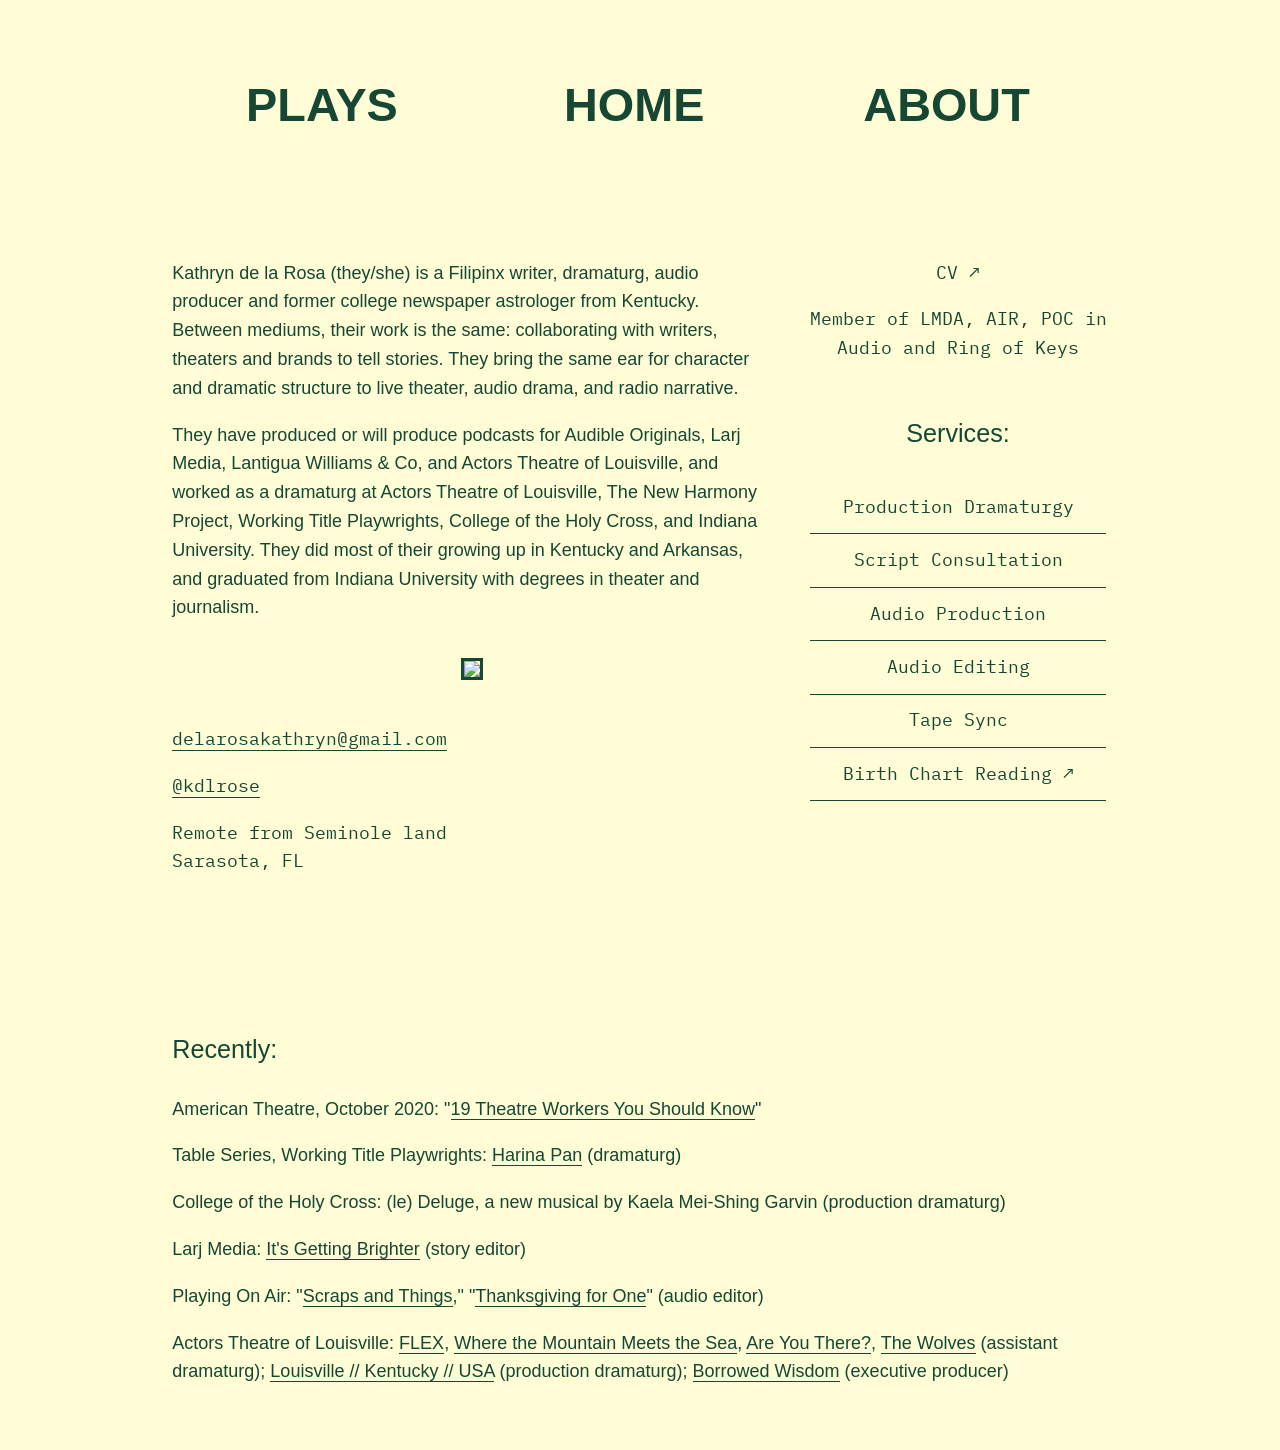
==== commit 2ab58e1e: "evermore" ====
--- a/about.html
+++ b/about.html
@@ -1,4 +1,4 @@
-h1<!doctype html>
+<!doctype html>
 <html>
     <head>
         <meta charset="utf-8">
@@ -34,14 +34,16 @@
     <p>
       They have produced or will produce podcasts for Audible Originals, Larj Media, Lantigua Williams & Co, and Actors Theatre of Louisville, and worked as a dramaturg at Actors Theatre of Louisville, The New Harmony Project, Working Title Playwrights, College of the Holy Cross, and Indiana University. They did most of their growing up in Kentucky and Arkansas, and graduated from Indiana University with degrees in theater and journalism.</p>
     <figure>
-      <img src="media/headshotsun.jpeg">
+      <img src="media/1999.jpg">
       </figure>
       <p class="mono"><a href="mailto:delarosakathryn@gmail.com" target="_blank">delarosakathryn@gmail.com</a></p>
       <p class="mono"><a href="https://twitter.com/kdlrose" target="_blank">@kdlrose</a></p>
-      <p class="mono">Remote from unceded Seminole land on Florida's gulf coast.</p> 
+      <p class="mono">Remote from Seminole land<br>Sarasota, FL</p> 
   </div>
 
   <div class="kanan">
+    <p><a href="" target="_blank">CV ↗</a></p>
+    <p>Member of LMDA, AIR, POC in Audio and Ring of Keys</p>
     <h2>Services:</h2>
     <table>
       <tr>
@@ -50,7 +52,7 @@
         <td class="services">Audio Production</td>
         <td class="services">Audio Editing</td>
         <td class="services">Tape Sync</td>
-        <td class="services"><a href="https://tinyurl.com/kdlrastro" target="_blank">Birth Chart Reading &rarr;</a></td>
+        <td class="services"><a href="https://tinyurl.com/kdlrastro" target="_blank">Birth Chart Reading ↗</a></td>
       </tr>
     </table>
   </div>
--- a/main.css
+++ b/main.css
@@ -1,7 +1,7 @@
 :root {
-    --bg:#fff;
-    --txt:#d75d2e;
-    --hov:#000;
+    --bg:#fffdd6;
+    --txt:#154734;
+    --hov:#000000;
   }
 
 body {
@@ -29,11 +29,12 @@
     font-weight:500;
     font-size:6em;
     line-height:1;
+    margin:.25em 0;
 }
 
 h2 {
     font-weight:normal;
-    margin:.5em 0 1em;
+    margin:2em 0 1em;
     font-size:1.4em;
     font-family:'Inter', sans-serif;
 }
@@ -44,10 +45,14 @@
     margin:0 0 1em;
 }
 
+img {
+    border:.2em solid var(--txt);
+}
+
 figure {
-    margin:3em auto;
-    text-align:center;
-    width:70%;
+    margin:2em auto;
+    text-align:center;
+    width:100%;
 }
 
 figure img {
@@ -87,29 +92,31 @@
 }
 
 table#chez {
-    margin:0 13% 6%;
+    margin:0 10% 6%;
     display:inline-block;
     clear:both;
-    width:70%;
+    width:80%;
     text-align:center;
     border-collapse: collapse;
     font-weight:500;
     line-height: 1;
 }
 
+table#chez a {
+    border-bottom:none;
+}
+
 td.yuge {
     width:100%;
-    padding:2%;
+    padding:5%;
     margin:-.2em;
     border:.2em solid var(--txt);
     border-collapse: collapse;
 }
 
 td.yuge img {
-    -webkit-filter: grayscale(100%); /* Safari 6.0 - 9.0 */
-    filter: grayscale(100%);
     border-radius: 50%;
-    width:;
+    width:50%;
 }
 
 td.wee {
@@ -154,6 +161,7 @@
 
 table {
     width:100%;
+    border-bottom:none;
 }
 
 td.services {
@@ -163,7 +171,7 @@
 }
 
 table.play {
-    margin:1em 0;
+    margin:2em 0;
 }
 
 td.cov {
@@ -179,11 +187,14 @@
 
 td.cov img {
     width:100%;
-    border:.2em solid var(--txt);
 }
 
 .deets {
     font-family:'IBM Plex Mono', monospace;
     font-size:.9em;
     font-style:italic;
+}
+
+#mob {
+    display:none;
 }
--- a/mobile.css
+++ b/mobile.css
@@ -9,6 +9,7 @@
 .kaliwa, .kanan {
     width:100%;
     display:block;
+    margin:5% 0 10%;
 }
 
 td {
@@ -17,16 +18,8 @@
     padding:2% 0;
 }
 
-figure img {
-    width: 100%;
-}
-
-#openbtn {
-    padding:0% 4%;
-}
-
 #tete {
-    margin:10% auto;
+    margin:10% auto 0;
     width:100%;
     font-size:1.5em;
 }
@@ -39,4 +32,28 @@
     display:block;
     width:100%;
     padding:2% 0;
+}
+
+h2 {
+    text-align:center;
+}
+
+table#chez {
+    display:none;
+}
+
+#mob {
+    margin:20% 0;
+    width:90%;
+    display:block;
+    text-align:center;
+    font-size:1.2em;
+    font-weight:600;
+    line-height:1.2;
+}
+
+h1 {
+    font-size:2.5em;
+    font-weight:600;
+    margin:20% 0;
 }
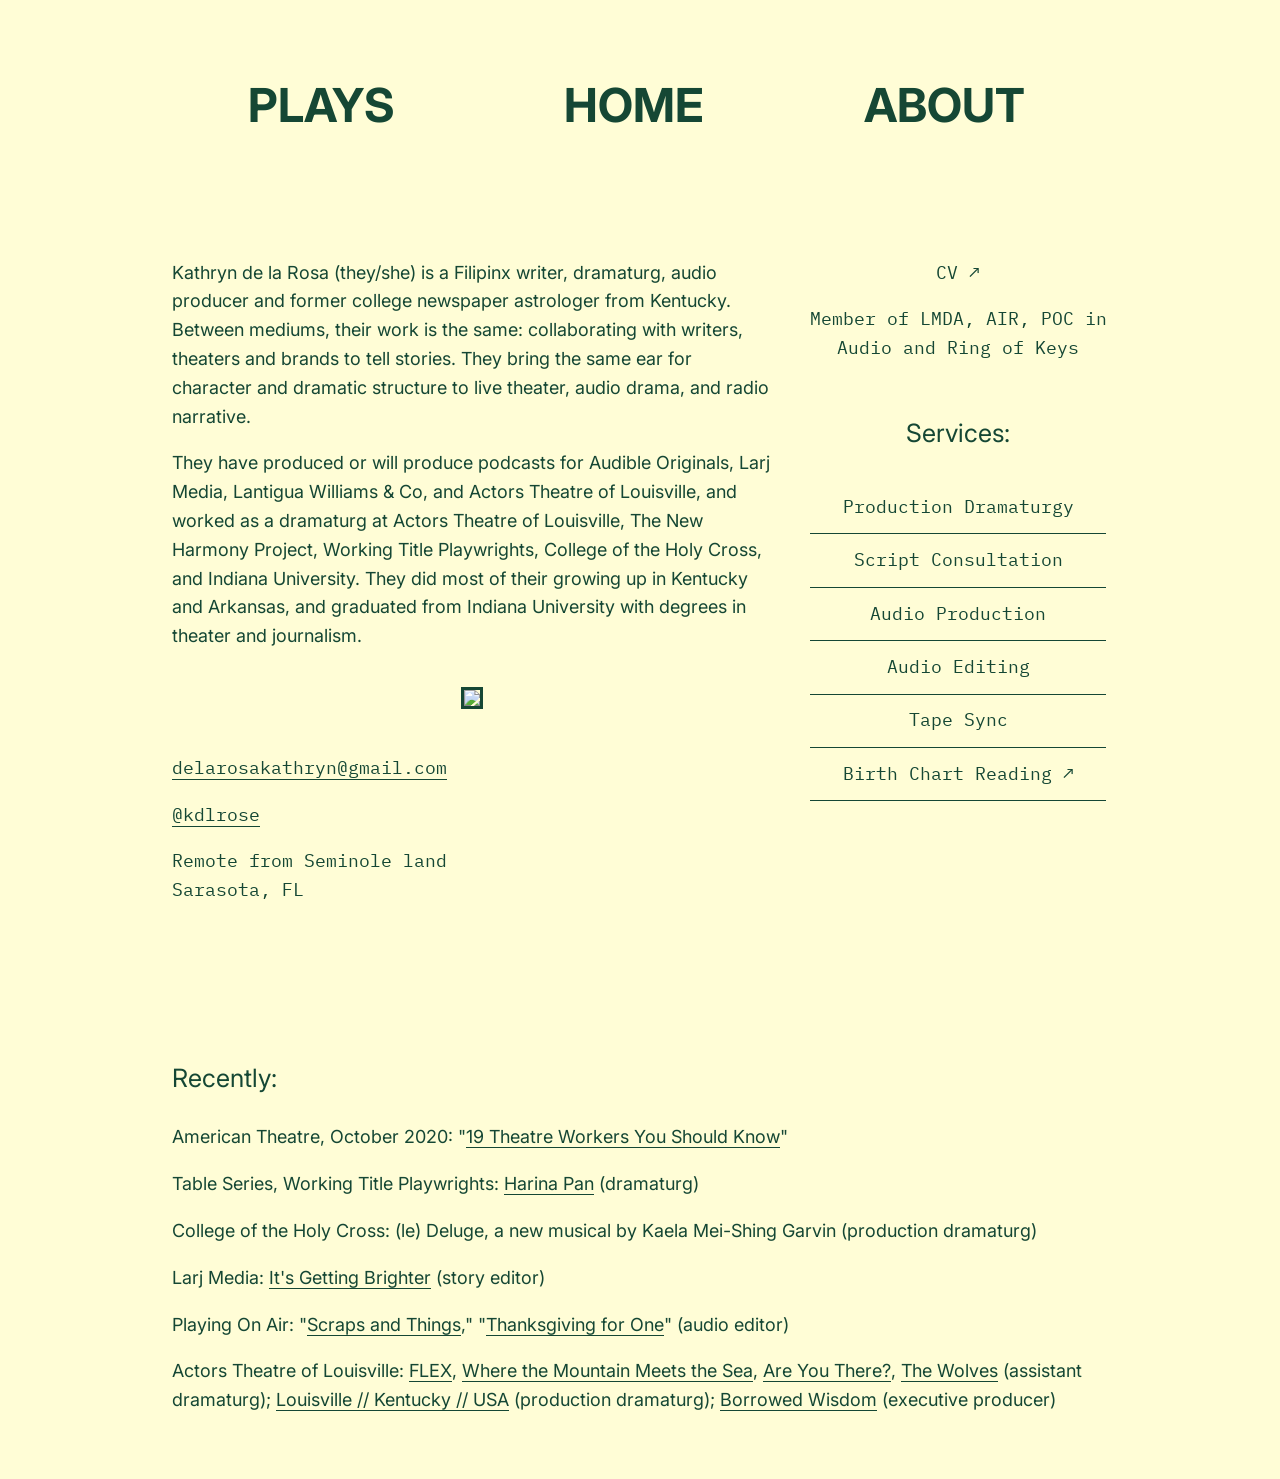
==== commit e14b3055: "lol" ====
--- a/about.html
+++ b/about.html
@@ -14,7 +14,7 @@
         <link rel="stylesheet" href="mobile.css"  type="text/css" media="(max-width:33rem)"/>
         <link rel="icon" type="image/png" href="favicon.ico">
         <link rel="preconnect" href="https://fonts.gstatic.com">
-        <link href="https://fonts.googleapis.com/css2?family=IBM+Plex+Mono:ital,wght@0,400;0,600;1,400;1,600&display=swap" rel="stylesheet"> 
+        <link href="https://fonts.googleapis.com/css2?family=IBM+Plex+Mono:ital@0;1&family=Inter:wght@400;500;600;700&display=swap" rel="stylesheet"> 
         <link href='soundcite.css' rel='stylesheet' type='text/css'><script type='text/javascript' src='https://cdn.knightlab.com/libs/soundcite/latest/js/soundcite.min.js'></script>
     </head>
 
